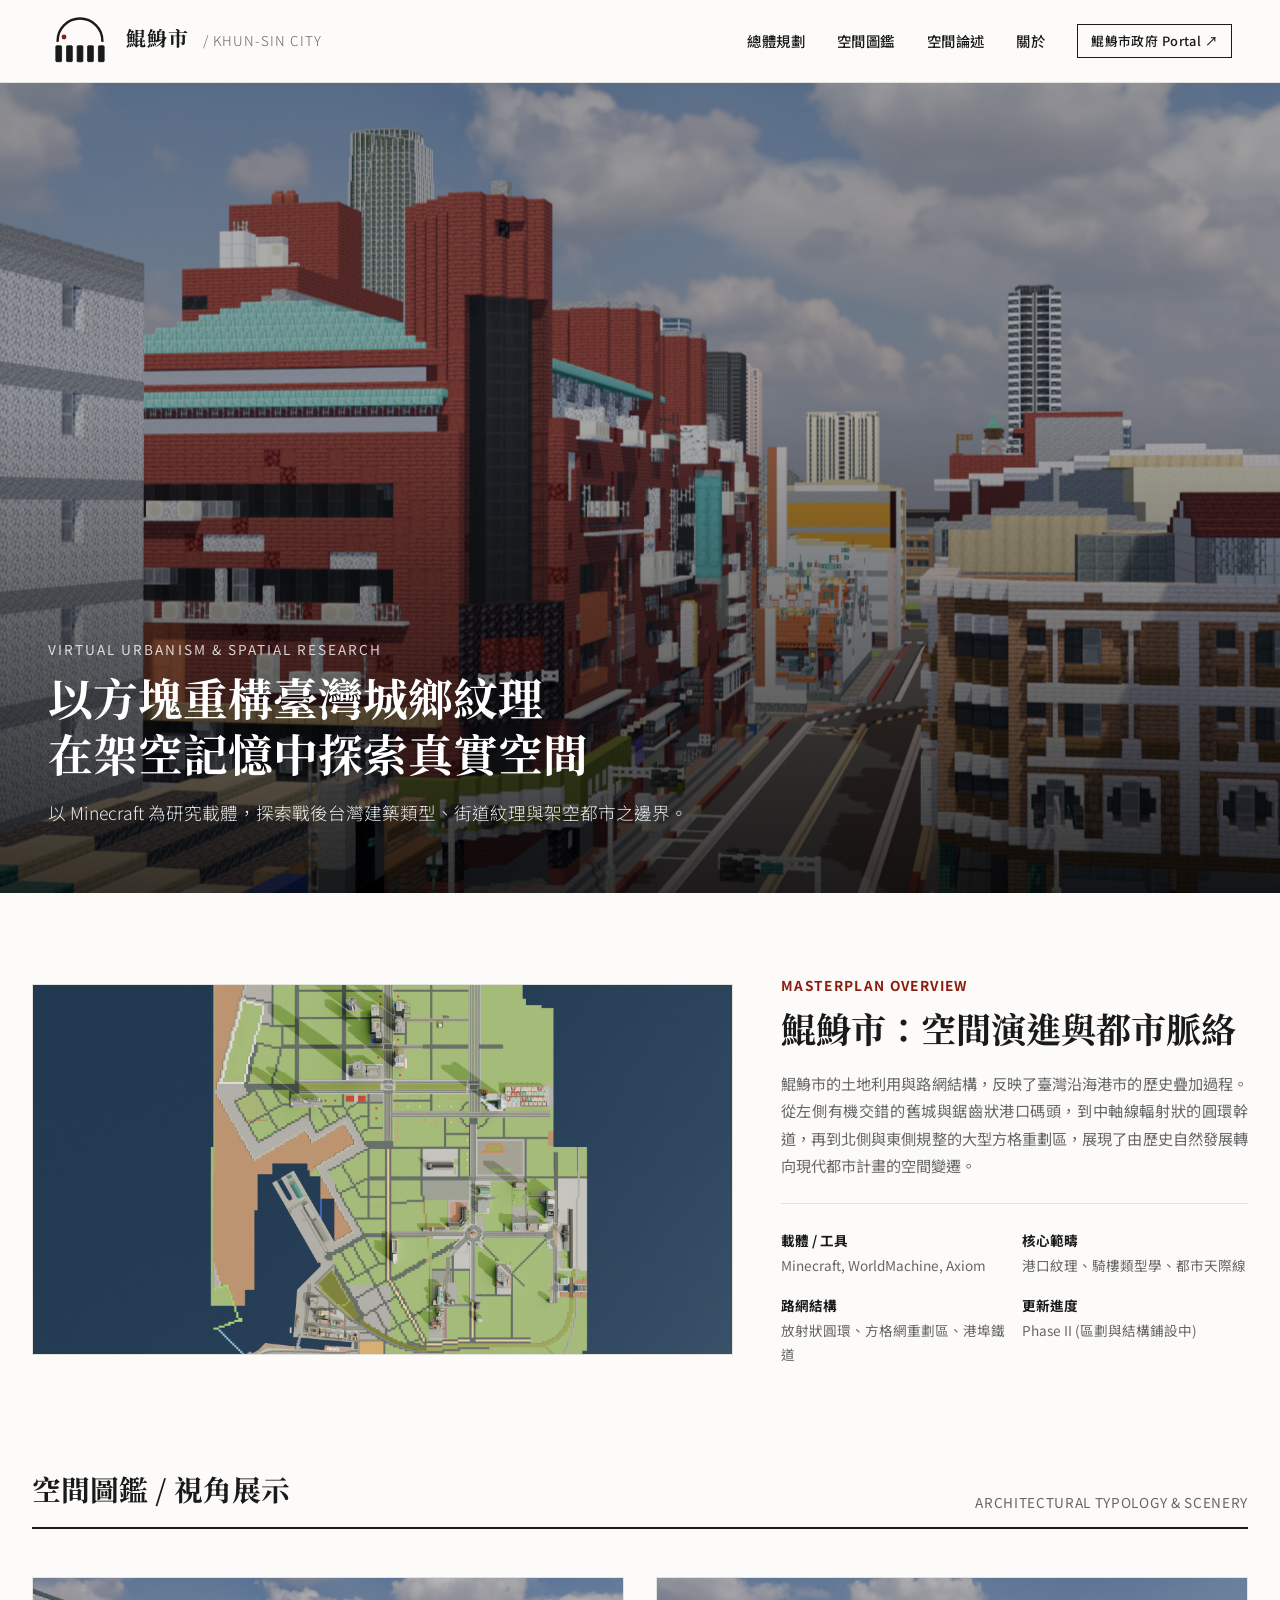
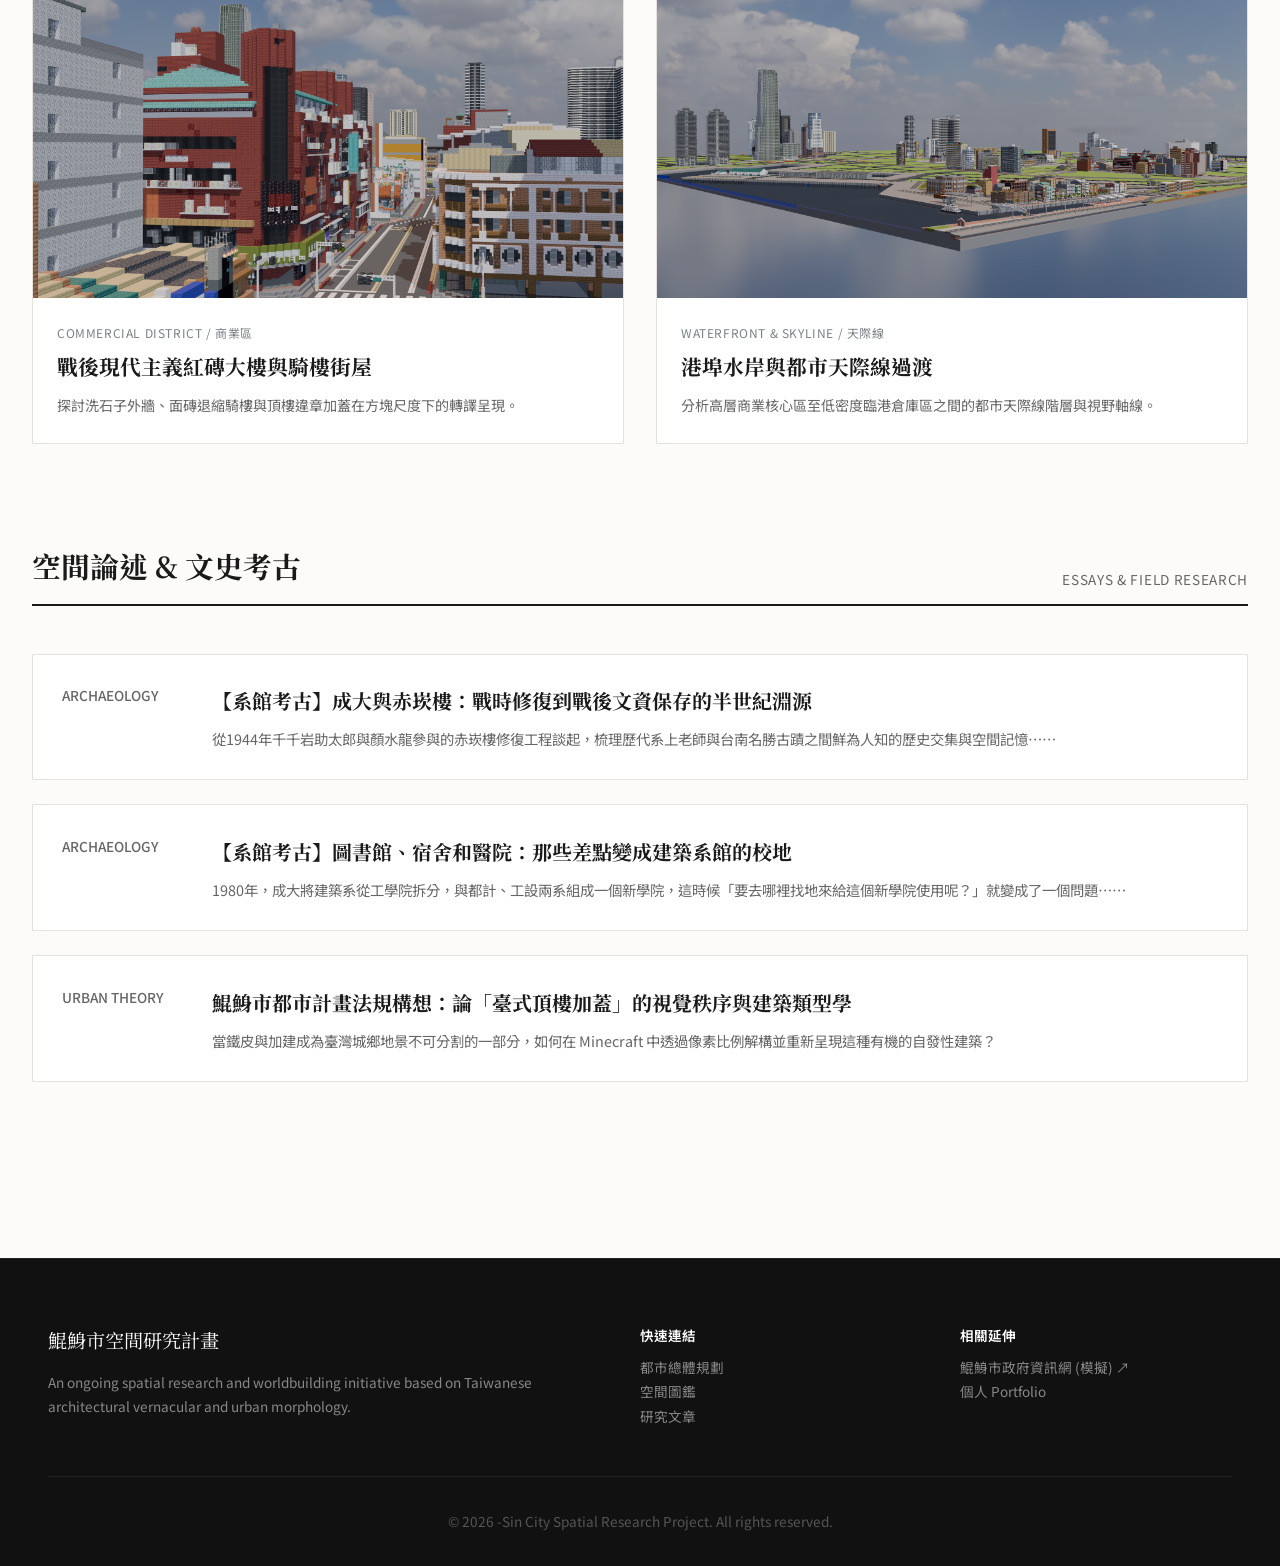
==== index.html @ e03137a7 "feat: initial commit for spatial research portfolio & logo system" ====
<!DOCTYPE html>
<html lang="zh-TW">
<head>
    <meta charset="UTF-8">
    <meta name="viewport" content="width=device-width, initial-scale=1.0">
    <title>鯤鯓市空間研究計畫 | Khun-Sin City Spatial Research</title>
    <link rel="icon" type="image/svg+xml" href="/svg/Favicon.svg">
    <!-- 引入 Google Fonts 襯線與無襯線體，營造雜誌質感 -->
    <link rel="preconnect" href="https://fonts.googleapis.com">
    <link rel="preconnect" href="https://fonts.gstatic.com" crossorigin>
    <link href="https://fonts.googleapis.com/css2?family=Noto+Sans+TC:wght@300;400;500;700&family=Noto+Serif+TC:wght@400;600;700&display=swap" rel="stylesheet">
    <link rel="stylesheet" type="text/css" href="css\home.css" />
    
</head>
<script src="js/main.js" defer></script>
<body>

    <!-- 頂部導覽列 -->
    <header>
        <a href="index.html" class="logo">
            <img src="/svg/logo.svg" alt="鯤鯓市徽" class="logo-icon">
            鯤鯓市 <span> / KHUN-SIN CITY</span>
        </a>
        
        <nav>
            <ul>
                <li><a href="#masterplan">總體規劃</a></li>
                <li><a href="#gallery">空間圖鑑</a></li>
                <li><a href="#essays">空間論述</a></li>
                <li><a href="#about">關於</a></li>
                <li><a href="/pages/gov_index.html" class="btn-portal" title="模擬進入鯤鯓市政府官網">鯤鯓市政府 Portal ↗</a></li>
            </ul>
        </nav>
    </header>

    <!-- Hero 主視覺 (使用高密度街景 rendering) -->
    <section class="hero">
        <img src="/main_img/newbanner.png" alt="鯤鯓市街道渲染圖" class="hero-img">
        <div class="hero-overlay"></div>
        <div class="hero-content">
            <div class="hero-tag">Virtual Urbanism & Spatial Research</div>
            <h1 class="hero-title">以方塊重構臺灣城鄉紋理<br>在架空記憶中探索真實空間</h1>
            <p class="hero-subtitle">以 Minecraft 為研究載體，探索戰後台灣建築類型、街道紋理與架空都市之邊界。</p>
        </div>

    </section>

    <main class="container">

        <!-- 主體展示：總體規劃俯視圖解析 -->
        <section id="masterplan" class="project-feature">
            <div class="project-map-container">
                <!-- 俯視圖 -->
                <img src="/main_img/birdview.png" alt="鯤鯓市都市總體規劃俯視圖" class="project-map-img">
            </div>
            <div class="project-info">
                <div class="project-label">MASTERPLAN OVERVIEW</div>
                <h2 class="project-name">鯤鯓市：空間演進與都市脈絡</h2>
                <p class="project-desc">
                    鯤鯓市的土地利用與路網結構，反映了臺灣沿海港市的歷史疊加過程。從左側有機交錯的舊城與鋸齒狀港口碼頭，到中軸線輻射狀的圓環幹道，再到北側與東側規整的大型方格重劃區，展現了由歷史自然發展轉向現代都市計畫的空間變遷。
                </p>
                <div class="project-meta">
                    <div class="meta-item">
                        <strong>載體 / 工具</strong>
                        <span>Minecraft, WorldMachine, Axiom</span>
                    </div>
                    <div class="meta-item">
                        <strong>核心範疇</strong>
                        <span>港口紋理、騎樓類型學、都市天際線</span>
                    </div>
                    <div class="meta-item">
                        <strong>路網結構</strong>
                        <span>放射狀圓環、方格網重劃區、港埠鐵道</span>
                    </div>
                    <div class="meta-item">
                        <strong>更新進度</strong>
                        <span>Phase II (區劃與結構鋪設中)</span>
                    </div>
                </div>
            </div>
        </section>

        <!-- 精選藝廊 (Render Gallery) -->
        <section id="gallery">
            <div class="section-header">
                <h2 class="section-title">空間圖鑑 / 視角展示</h2>
                <span class="section-sub">ARCHITECTURAL TYPOLOGY & SCENERY</span>
            </div>

            <div class="gallery-grid">
                <!-- 卡片 1 -->
                <article class="gallery-card">
                    <div class="gallery-img-wrapper">
                        <img src="/main_img/newbanner.png" alt="商業區街景" class="gallery-img">
                    </div>
                    <div class="gallery-body">
                        <div class="gallery-tag">Commercial District / 商業區</div>
                        <h3 class="gallery-title">戰後現代主義紅磚大樓與騎樓街屋</h3>
                        <p class="gallery-text">探討洗石子外牆、面磚退縮騎樓與頂樓違章加蓋在方塊尺度下的轉譯呈現。</p>
                    </div>
                </article>

                <!-- 卡片 2 -->
                <article class="gallery-card">
                    <div class="gallery-img-wrapper">
                        <img src="/main_img/tillAug.png" alt="水岸與天際線" class="gallery-img">
                    </div>
                    <div class="gallery-body">
                        <div class="gallery-tag">Waterfront & Skyline / 天際線</div>
                        <h3 class="gallery-title">港埠水岸與都市天際線過渡</h3>
                        <p class="gallery-text">分析高層商業核心區至低密度臨港倉庫區之間的都市天際線階層與視野軸線。</p>
                    </div>
                </article>
            </div>
        </section>

        <!-- 文章與文史研究 Section -->
        <section id="essays">
            <div class="section-header">
                <h2 class="section-title">空間論述 & 文史考古</h2>
                <span class="section-sub">ESSAYS & FIELD RESEARCH</span>
            </div>

            <div class="essay-list">
                <!-- 文章 1: 系館考古 -->
                <a href="/pages/【系館考古】成大和赤崁樓.html" class="essay-item">
                    <div class="essay-date">ARCHAEOLOGY</div>
                    <div>
                        <h3 class="essay-content-title">【系館考古】成大與赤崁樓：戰時修復到戰後文資保存的半世紀淵源</h3>
                        <p class="essay-excerpt">
                            從1944年千千岩助太郎與顏水龍參與的赤崁樓修復工程談起，梳理歷代系上老師與台南名勝古蹟之間鮮為人知的歷史交集與空間記憶……
                        </p>
                    </div>
                </a>
               
                <a href="/pages/【系館考古】圖書館、宿舍和醫院：那些差點變成建築系館的校地.html" class="essay-item">
                    <div class="essay-date">ARCHAEOLOGY</div>
                    <div>
                        <h3 class="essay-content-title">【系館考古】圖書館、宿舍和醫院：那些差點變成建築系館的校地</h3>
                        <p class="essay-excerpt">
                            1980年，成大將建築系從工學院拆分，與都計、工設兩系組成一個新學院，這時候「要去哪裡找地來給這個新學院使用呢？」就變成了一個問題……
                        </p>
                    </div>
                </a>
                <!-- 文章 2: 架空都市論述預留 -->
                <a href="#" class="essay-item">
                    <div class="essay-date">URBAN THEORY</div>
                    <div>
                        <h3 class="essay-content-title">鯤鯓市都市計畫法規構想：論「臺式頂樓加蓋」的視覺秩序與建築類型學</h3>
                        <p class="essay-excerpt">
                            當鐵皮與加建成為臺灣城鄉地景不可分割的一部分，如何在 Minecraft 中透過像素比例解構並重新呈現這種有機的自發性建築？
                        </p>
                    </div>
                </a>
            </div>
        </section>

    </main>

    <!-- Footer -->
    <footer>
        <div class="footer-grid">
            <div>
                <div class="footer-brand">鯤鯓市空間研究計畫</div>
                <p>An ongoing spatial research and worldbuilding initiative based on Taiwanese architectural vernacular and urban morphology.</p>
            </div>
            <div>
                <p style="color:#fff; font-weight:600; margin-bottom:0.5rem;">快速連結</p>
                <p><a href="#masterplan">都市總體規劃</a></p>
                <p><a href="#gallery">空間圖鑑</a></p>
                <p><a href="#essays">研究文章</a></p>
            </div>
            <div>
                <p style="color:#fff; font-weight:600; margin-bottom:0.5rem;">相關延伸</p>
                <p><a href="/pages/gov_index.html">鯤鯓市政府資訊網 (模擬) ↗</a></p>
                <p><a href="#">個人 Portfolio</a></p>
            </div>
        </div>
        <div class="footer-bottom">
            &copy; 2026 -Sin City Spatial Research Project. All rights reserved.
        </div>
    </footer>

</body>
</html>
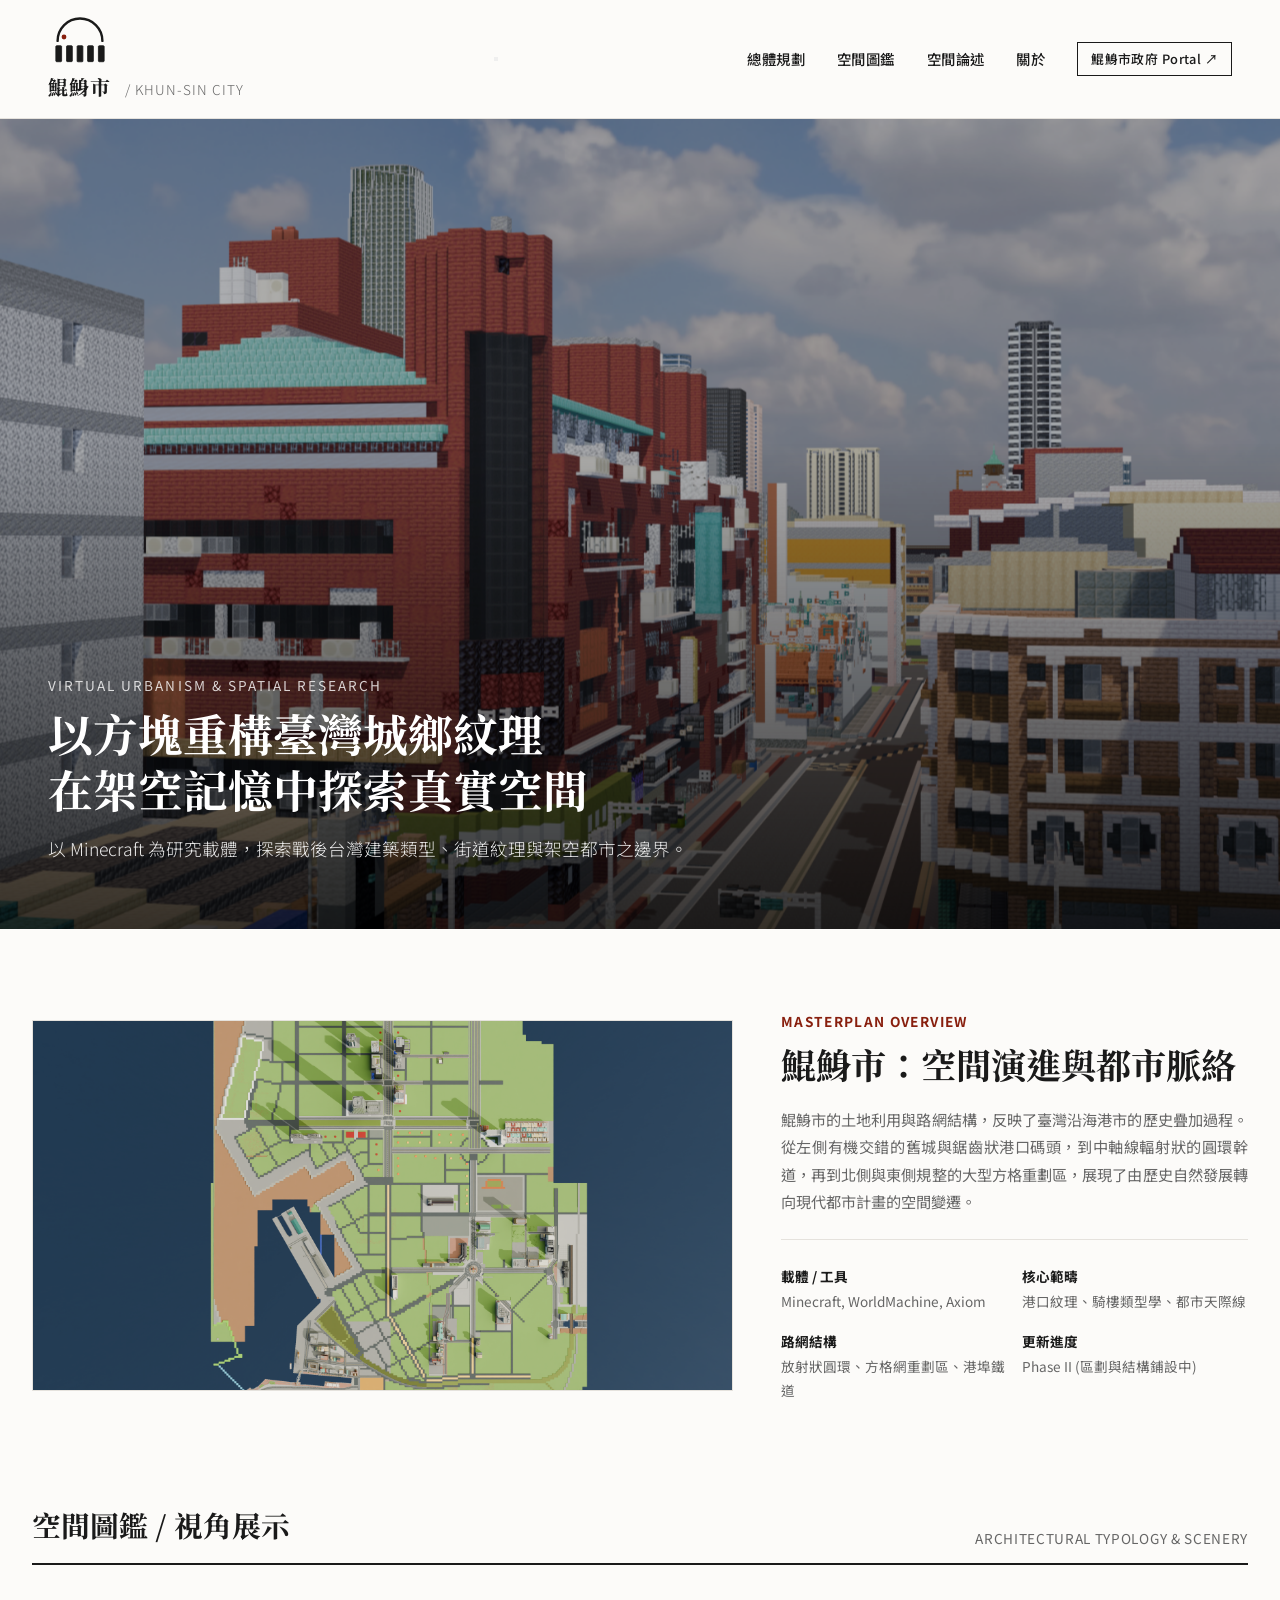
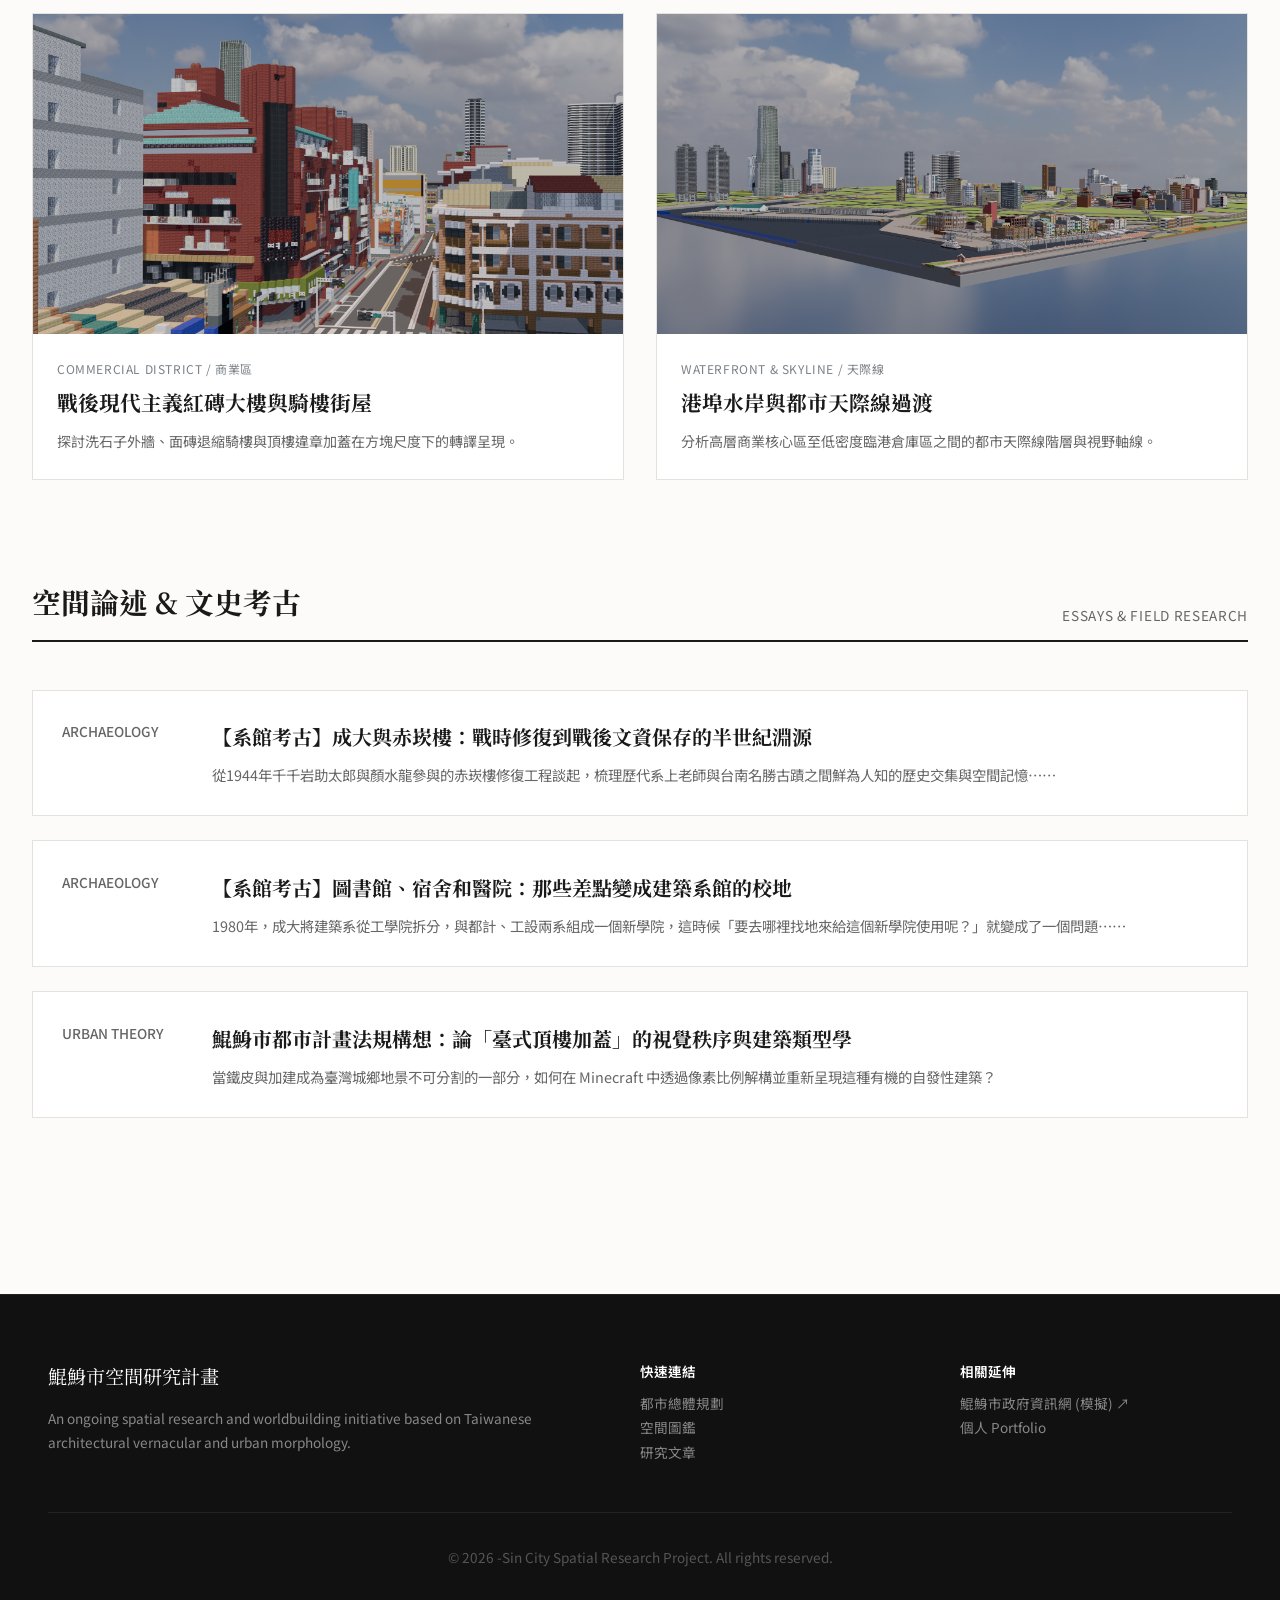
==== commit 90fbed0d: "phonelayout" ====
--- a/index.html
+++ b/index.html
@@ -18,24 +18,28 @@
     <!-- 頂部導覽列 -->
     <header>
         <a href="index.html" class="logo">
-            <img src="/svg/logo.svg" alt="鯤鯓市徽" class="logo-icon">
+            <img src="svg/logo.svg" alt="鯤鯓市徽" class="logo-icon">
             鯤鯓市 <span> / KHUN-SIN CITY</span>
         </a>
         
-        <nav>
+        <button class="menu-toggle" id="menu-toggle" aria-label="切換選單">
+            <span class="hamburger"></span>
+        </button>
+
+        <nav class="nav-menu" id="nav-menu">
             <ul>
                 <li><a href="#masterplan">總體規劃</a></li>
                 <li><a href="#gallery">空間圖鑑</a></li>
                 <li><a href="#essays">空間論述</a></li>
                 <li><a href="#about">關於</a></li>
-                <li><a href="/pages/gov_index.html" class="btn-portal" title="模擬進入鯤鯓市政府官網">鯤鯓市政府 Portal ↗</a></li>
+                <li><a href="pages/gov_index.html" class="btn-portal" title="模擬進入鯤鯓市政府官網">鯤鯓市政府 Portal ↗</a></li>
             </ul>
         </nav>
     </header>
 
     <!-- Hero 主視覺 (使用高密度街景 rendering) -->
     <section class="hero">
-        <img src="/main_img/newbanner.png" alt="鯤鯓市街道渲染圖" class="hero-img">
+        <img src="main_img/newbanner.png" alt="鯤鯓市街道渲染圖" class="hero-img">
         <div class="hero-overlay"></div>
         <div class="hero-content">
             <div class="hero-tag">Virtual Urbanism & Spatial Research</div>
@@ -51,7 +55,7 @@
         <section id="masterplan" class="project-feature">
             <div class="project-map-container">
                 <!-- 俯視圖 -->
-                <img src="/main_img/birdview.png" alt="鯤鯓市都市總體規劃俯視圖" class="project-map-img">
+                <img src="main_img/birdview.png" alt="鯤鯓市都市總體規劃俯視圖" class="project-map-img">
             </div>
             <div class="project-info">
                 <div class="project-label">MASTERPLAN OVERVIEW</div>
@@ -91,7 +95,7 @@
                 <!-- 卡片 1 -->
                 <article class="gallery-card">
                     <div class="gallery-img-wrapper">
-                        <img src="/main_img/newbanner.png" alt="商業區街景" class="gallery-img">
+                        <img src="main_img/newbanner.png" alt="商業區街景" class="gallery-img">
                     </div>
                     <div class="gallery-body">
                         <div class="gallery-tag">Commercial District / 商業區</div>
@@ -103,7 +107,7 @@
                 <!-- 卡片 2 -->
                 <article class="gallery-card">
                     <div class="gallery-img-wrapper">
-                        <img src="/main_img/tillAug.png" alt="水岸與天際線" class="gallery-img">
+                        <img src="main_img/tillAug.png" alt="水岸與天際線" class="gallery-img">
                     </div>
                     <div class="gallery-body">
                         <div class="gallery-tag">Waterfront & Skyline / 天際線</div>
@@ -123,7 +127,7 @@
 
             <div class="essay-list">
                 <!-- 文章 1: 系館考古 -->
-                <a href="/pages/【系館考古】成大和赤崁樓.html" class="essay-item">
+                <a href="pages/【系館考古】成大和赤崁樓.html" class="essay-item">
                     <div class="essay-date">ARCHAEOLOGY</div>
                     <div>
                         <h3 class="essay-content-title">【系館考古】成大與赤崁樓：戰時修復到戰後文資保存的半世紀淵源</h3>
@@ -133,7 +137,7 @@
                     </div>
                 </a>
                
-                <a href="/pages/【系館考古】圖書館、宿舍和醫院：那些差點變成建築系館的校地.html" class="essay-item">
+                <a href="pages/【系館考古】圖書館、宿舍和醫院：那些差點變成建築系館的校地.html" class="essay-item">
                     <div class="essay-date">ARCHAEOLOGY</div>
                     <div>
                         <h3 class="essay-content-title">【系館考古】圖書館、宿舍和醫院：那些差點變成建築系館的校地</h3>
@@ -143,7 +147,7 @@
                     </div>
                 </a>
                 <!-- 文章 2: 架空都市論述預留 -->
-                <a href="#" class="essay-item">
+                <a href="pages/【架空都市論述】鯤鯓市都市計畫法規構想.html" class="essay-item">
                     <div class="essay-date">URBAN THEORY</div>
                     <div>
                         <h3 class="essay-content-title">鯤鯓市都市計畫法規構想：論「臺式頂樓加蓋」的視覺秩序與建築類型學</h3>
@@ -172,8 +176,8 @@
             </div>
             <div>
                 <p style="color:#fff; font-weight:600; margin-bottom:0.5rem;">相關延伸</p>
-                <p><a href="/pages/gov_index.html">鯤鯓市政府資訊網 (模擬) ↗</a></p>
-                <p><a href="#">個人 Portfolio</a></p>
+                <p><a href="pages/gov_index.html">鯤鯓市政府資訊網 (模擬) ↗</a></p>
+                <p><a href="pages/portfolio.html">個人 Portfolio</a></p>
             </div>
         </div>
         <div class="footer-bottom">
